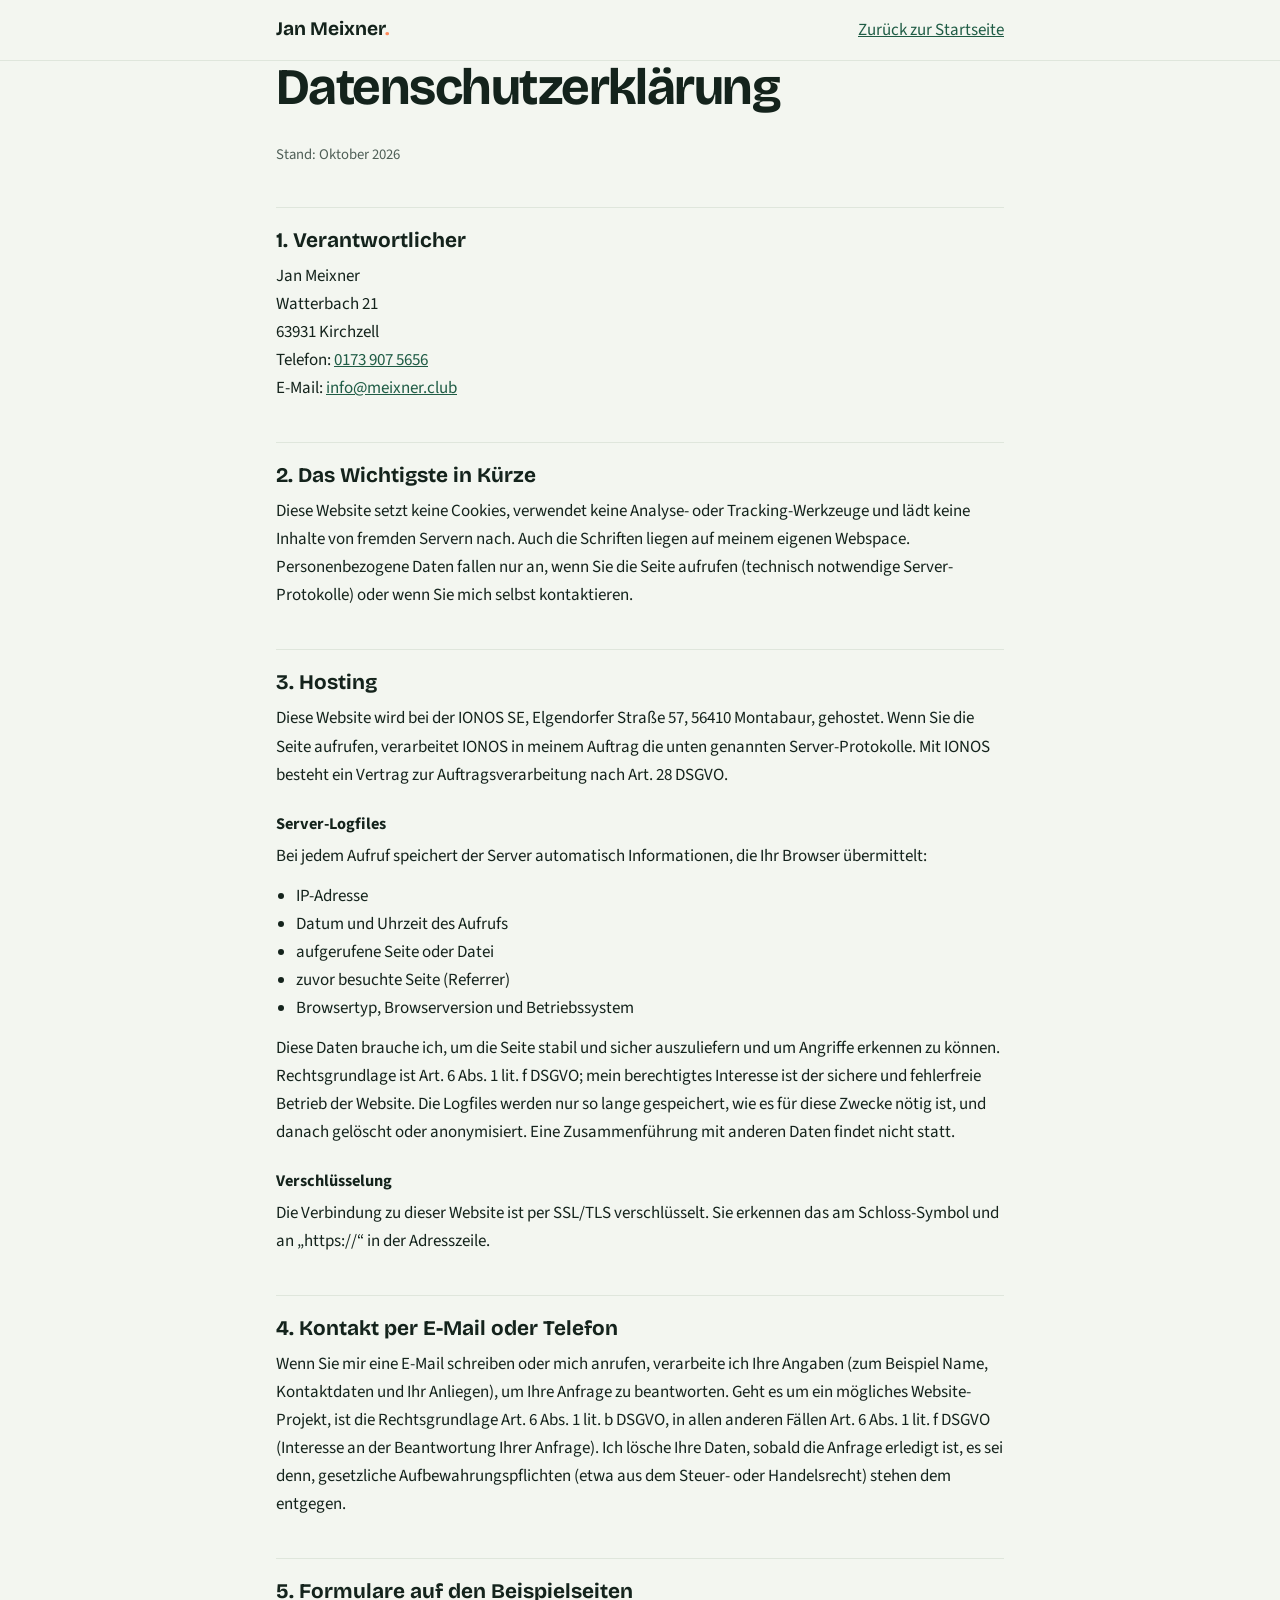
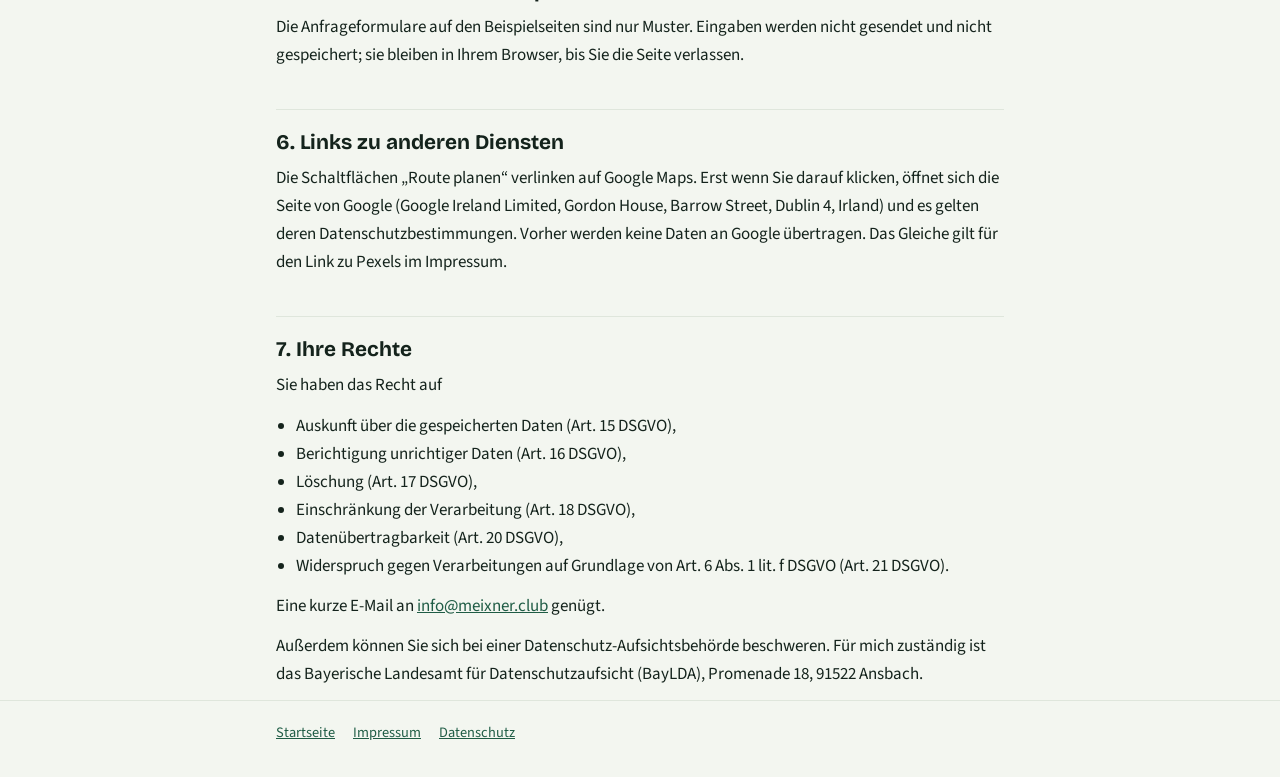
==== datenschutz.html @ 05a72bcc "Neue Website: Über mich, Beispielseiten, Impressum, Datenschutz Schriften lokal, Favicon, Fotos von " ====
<!doctype html>
<html lang="de">
<head>
<meta charset="utf-8">
<meta name="viewport" content="width=device-width, initial-scale=1">
<title>Datenschutzerklärung · Jan Meixner</title>
<meta name="robots" content="noindex">
<link rel="icon" href="favicon.svg" type="image/svg+xml">
<link rel="icon" href="favicon-32.png" sizes="32x32" type="image/png">
<link rel="stylesheet" href="fonts.css">
<style>
:root{--bg:#f3f6f0;--ink:#14231c;--soft:#4f5f57;--green:#1f5c45;--apri:#ff8a5b;--line:#dfe6dc}
@media (prefers-color-scheme:dark){:root:not([data-theme="light"]){--bg:#101813;--ink:#eef3ee;--soft:#a7b5ad;--green:#3f9b76;--line:#2a3a31;color-scheme:dark}}
:root[data-theme="dark"]{--bg:#101813;--ink:#eef3ee;--soft:#a7b5ad;--green:#3f9b76;--line:#2a3a31;color-scheme:dark}
*{box-sizing:border-box}
body{margin:0;background:var(--bg);color:var(--ink);font:17px/1.65 "Source Sans 3",system-ui,sans-serif}
a{color:var(--green)}
.top{border-bottom:1px solid var(--line)}
.in{max-width:760px;margin:0 auto;padding:0 16px}
.top .in{display:flex;justify-content:space-between;align-items:baseline;gap:16px;padding-block:16px;flex-wrap:wrap}
.brand{font:700 1.2rem "Bricolage Grotesque",system-ui,sans-serif;color:var(--ink);text-decoration:none}
.brand span{color:var(--apri)}
main{padding-block:48px 72px}
h1{font:700 clamp(2.2rem,6vw,3.2rem)/1.05 "Bricolage Grotesque",system-ui,sans-serif;letter-spacing:-.03em;margin:0 0 28px}
h2{font:700 1.3rem/1.25 "Bricolage Grotesque",system-ui,sans-serif;margin:40px 0 8px;padding-top:20px;border-top:1px solid var(--line)}
h3{font-size:1.02rem;margin:22px 0 4px}
p,ul{margin:0 0 12px}
ul{padding-left:1.2em}
address{font-style:normal}
.small{color:var(--soft);font-size:.92rem}
footer{border-top:1px solid var(--line);color:var(--soft);font-size:.9rem}
footer .in{padding-block:20px 32px;display:flex;gap:18px;flex-wrap:wrap}
</style>
</head>
<body>
<header class="top"><div class="in"><a class="brand" href="index.html">Jan Meixner<span>.</span></a><a href="index.html">Zurück zur Startseite</a></div></header>
<main class="in">
<h1>Datenschutzerklärung</h1>
<p class="small">Stand: Oktober 2026</p>

<h2>1. Verantwortlicher</h2>
<address>Jan Meixner<br>Watterbach 21<br>63931 Kirchzell<br>Telefon: <a href="tel:+491739075656">0173 907 5656</a><br>E-Mail: <a href="mailto:info@meixner.club">info@meixner.club</a></address>

<h2>2. Das Wichtigste in Kürze</h2>
<p>Diese Website setzt keine Cookies, verwendet keine Analyse- oder Tracking-Werkzeuge und lädt keine Inhalte von fremden Servern nach. Auch die Schriften liegen auf meinem eigenen Webspace. Personenbezogene Daten fallen nur an, wenn Sie die Seite aufrufen (technisch notwendige Server-Protokolle) oder wenn Sie mich selbst kontaktieren.</p>

<h2>3. Hosting</h2>
<p>Diese Website wird bei der IONOS SE, Elgendorfer Straße 57, 56410 Montabaur, gehostet. Wenn Sie die Seite aufrufen, verarbeitet IONOS in meinem Auftrag die unten genannten Server-Protokolle. Mit IONOS besteht ein Vertrag zur Auftragsverarbeitung nach Art. 28 DSGVO.</p>

<h3>Server-Logfiles</h3>
<p>Bei jedem Aufruf speichert der Server automatisch Informationen, die Ihr Browser übermittelt:</p>
<ul>
<li>IP-Adresse</li>
<li>Datum und Uhrzeit des Aufrufs</li>
<li>aufgerufene Seite oder Datei</li>
<li>zuvor besuchte Seite (Referrer)</li>
<li>Browsertyp, Browserversion und Betriebssystem</li>
</ul>
<p>Diese Daten brauche ich, um die Seite stabil und sicher auszuliefern und um Angriffe erkennen zu können. Rechtsgrundlage ist Art. 6 Abs. 1 lit. f DSGVO; mein berechtigtes Interesse ist der sichere und fehlerfreie Betrieb der Website. Die Logfiles werden nur so lange gespeichert, wie es für diese Zwecke nötig ist, und danach gelöscht oder anonymisiert. Eine Zusammenführung mit anderen Daten findet nicht statt.</p>

<h3>Verschlüsselung</h3>
<p>Die Verbindung zu dieser Website ist per SSL/TLS verschlüsselt. Sie erkennen das am Schloss-Symbol und an „https://“ in der Adresszeile.</p>

<h2>4. Kontakt per E-Mail oder Telefon</h2>
<p>Wenn Sie mir eine E-Mail schreiben oder mich anrufen, verarbeite ich Ihre Angaben (zum Beispiel Name, Kontaktdaten und Ihr Anliegen), um Ihre Anfrage zu beantworten. Geht es um ein mögliches Website-Projekt, ist die Rechtsgrundlage Art. 6 Abs. 1 lit. b DSGVO, in allen anderen Fällen Art. 6 Abs. 1 lit. f DSGVO (Interesse an der Beantwortung Ihrer Anfrage). Ich lösche Ihre Daten, sobald die Anfrage erledigt ist, es sei denn, gesetzliche Aufbewahrungspflichten (etwa aus dem Steuer- oder Handelsrecht) stehen dem entgegen.</p>

<h2>5. Formulare auf den Beispielseiten</h2>
<p>Die Anfrageformulare auf den Beispielseiten sind nur Muster. Eingaben werden nicht gesendet und nicht gespeichert; sie bleiben in Ihrem Browser, bis Sie die Seite verlassen.</p>

<h2>6. Links zu anderen Diensten</h2>
<p>Die Schaltflächen „Route planen“ verlinken auf Google Maps. Erst wenn Sie darauf klicken, öffnet sich die Seite von Google (Google Ireland Limited, Gordon House, Barrow Street, Dublin 4, Irland) und es gelten deren Datenschutzbestimmungen. Vorher werden keine Daten an Google übertragen. Das Gleiche gilt für den Link zu Pexels im Impressum.</p>

<h2>7. Ihre Rechte</h2>
<p>Sie haben das Recht auf</p>
<ul>
<li>Auskunft über die gespeicherten Daten (Art. 15 DSGVO),</li>
<li>Berichtigung unrichtiger Daten (Art. 16 DSGVO),</li>
<li>Löschung (Art. 17 DSGVO),</li>
<li>Einschränkung der Verarbeitung (Art. 18 DSGVO),</li>
<li>Datenübertragbarkeit (Art. 20 DSGVO),</li>
<li>Widerspruch gegen Verarbeitungen auf Grundlage von Art. 6 Abs. 1 lit. f DSGVO (Art. 21 DSGVO).</li>
</ul>
<p>Eine kurze E-Mail an <a href="mailto:info@meixner.club">info@meixner.club</a> genügt.</p>
<p>Außerdem können Sie sich bei einer Datenschutz-Aufsichtsbehörde beschweren. Für mich zuständig ist das Bayerische Landesamt für Datenschutzaufsicht (BayLDA), Promenade 18, 91522 Ansbach.</p>

</main>
<footer><div class="in"><a href="index.html">Startseite</a><a href="impressum.html">Impressum</a><a href="datenschutz.html">Datenschutz</a></div></footer>
</body>
</html>
---- fonts.css ----
/* Schriften lokal eingebunden (von Google Fonts heruntergeladen, SIL Open Font License). Kein Abruf bei Google. */
@font-face {
  font-family: 'Alegreya';
  font-style: italic;
  font-weight: 500;
  font-display: swap;
  src: url(fonts/Alegreya-italic-500-latin-ext.woff2) format('woff2');
  unicode-range: U+0100-02BA, U+02BD-02C5, U+02C7-02CC, U+02CE-02D7, U+02DD-02FF, U+0304, U+0308, U+0329, U+1D00-1DBF, U+1E00-1E9F, U+1EF2-1EFF, U+2020, U+20A0-20AB, U+20AD-20C4, U+2113, U+2C60-2C7F, U+A720-A7FF;
}
@font-face {
  font-family: 'Alegreya';
  font-style: italic;
  font-weight: 500;
  font-display: swap;
  src: url(fonts/Alegreya-italic-500-latin.woff2) format('woff2');
  unicode-range: U+0000-00FF, U+0131, U+0152-0153, U+02BB-02BC, U+02C6, U+02DA, U+02DC, U+0304, U+0308, U+0329, U+2000-206F, U+20AC, U+2122, U+2191, U+2193, U+2212, U+2215, U+FEFF, U+FFFD;
}
@font-face {
  font-family: 'Alegreya';
  font-style: normal;
  font-weight: 500;
  font-display: swap;
  src: url(fonts/Alegreya-normal-500-latin-ext.woff2) format('woff2');
  unicode-range: U+0100-02BA, U+02BD-02C5, U+02C7-02CC, U+02CE-02D7, U+02DD-02FF, U+0304, U+0308, U+0329, U+1D00-1DBF, U+1E00-1E9F, U+1EF2-1EFF, U+2020, U+20A0-20AB, U+20AD-20C4, U+2113, U+2C60-2C7F, U+A720-A7FF;
}
@font-face {
  font-family: 'Alegreya';
  font-style: normal;
  font-weight: 500;
  font-display: swap;
  src: url(fonts/Alegreya-normal-500-latin.woff2) format('woff2');
  unicode-range: U+0000-00FF, U+0131, U+0152-0153, U+02BB-02BC, U+02C6, U+02DA, U+02DC, U+0304, U+0308, U+0329, U+2000-206F, U+20AC, U+2122, U+2191, U+2193, U+2212, U+2215, U+FEFF, U+FFFD;
}
@font-face {
  font-family: 'Alegreya';
  font-style: normal;
  font-weight: 700;
  font-display: swap;
  src: url(fonts/Alegreya-normal-700-latin-ext.woff2) format('woff2');
  unicode-range: U+0100-02BA, U+02BD-02C5, U+02C7-02CC, U+02CE-02D7, U+02DD-02FF, U+0304, U+0308, U+0329, U+1D00-1DBF, U+1E00-1E9F, U+1EF2-1EFF, U+2020, U+20A0-20AB, U+20AD-20C4, U+2113, U+2C60-2C7F, U+A720-A7FF;
}
@font-face {
  font-family: 'Alegreya';
  font-style: normal;
  font-weight: 700;
  font-display: swap;
  src: url(fonts/Alegreya-normal-700-latin.woff2) format('woff2');
  unicode-range: U+0000-00FF, U+0131, U+0152-0153, U+02BB-02BC, U+02C6, U+02DA, U+02DC, U+0304, U+0308, U+0329, U+2000-206F, U+20AC, U+2122, U+2191, U+2193, U+2212, U+2215, U+FEFF, U+FFFD;
}
@font-face {
  font-family: 'Alegreya SC';
  font-style: normal;
  font-weight: 500;
  font-display: swap;
  src: url(fonts/AlegreyaSC-normal-500-latin-ext.woff2) format('woff2');
  unicode-range: U+0100-02BA, U+02BD-02C5, U+02C7-02CC, U+02CE-02D7, U+02DD-02FF, U+0304, U+0308, U+0329, U+1D00-1DBF, U+1E00-1E9F, U+1EF2-1EFF, U+2020, U+20A0-20AB, U+20AD-20C4, U+2113, U+2C60-2C7F, U+A720-A7FF;
}
@font-face {
  font-family: 'Alegreya SC';
  font-style: normal;
  font-weight: 500;
  font-display: swap;
  src: url(fonts/AlegreyaSC-normal-500-latin.woff2) format('woff2');
  unicode-range: U+0000-00FF, U+0131, U+0152-0153, U+02BB-02BC, U+02C6, U+02DA, U+02DC, U+0304, U+0308, U+0329, U+2000-206F, U+20AC, U+2122, U+2191, U+2193, U+2212, U+2215, U+FEFF, U+FFFD;
}
@font-face {
  font-family: 'Archivo';
  font-style: normal;
  font-weight: 400;
  font-stretch: 100%;
  font-display: swap;
  src: url(fonts/Archivo-normal-400-latin-ext.woff2) format('woff2');
  unicode-range: U+0100-02BA, U+02BD-02C5, U+02C7-02CC, U+02CE-02D7, U+02DD-02FF, U+0304, U+0308, U+0329, U+1D00-1DBF, U+1E00-1E9F, U+1EF2-1EFF, U+2020, U+20A0-20AB, U+20AD-20C4, U+2113, U+2C60-2C7F, U+A720-A7FF;
}
@font-face {
  font-family: 'Archivo';
  font-style: normal;
  font-weight: 400;
  font-stretch: 100%;
  font-display: swap;
  src: url(fonts/Archivo-normal-400-latin.woff2) format('woff2');
  unicode-range: U+0000-00FF, U+0131, U+0152-0153, U+02BB-02BC, U+02C6, U+02DA, U+02DC, U+0304, U+0308, U+0329, U+2000-206F, U+20AC, U+2122, U+2191, U+2193, U+2212, U+2215, U+FEFF, U+FFFD;
}
@font-face {
  font-family: 'Archivo';
  font-style: normal;
  font-weight: 600;
  font-stretch: 100%;
  font-display: swap;
  src: url(fonts/Archivo-normal-600-latin-ext.woff2) format('woff2');
  unicode-range: U+0100-02BA, U+02BD-02C5, U+02C7-02CC, U+02CE-02D7, U+02DD-02FF, U+0304, U+0308, U+0329, U+1D00-1DBF, U+1E00-1E9F, U+1EF2-1EFF, U+2020, U+20A0-20AB, U+20AD-20C4, U+2113, U+2C60-2C7F, U+A720-A7FF;
}
@font-face {
  font-family: 'Archivo';
  font-style: normal;
  font-weight: 600;
  font-stretch: 100%;
  font-display: swap;
  src: url(fonts/Archivo-normal-600-latin.woff2) format('woff2');
  unicode-range: U+0000-00FF, U+0131, U+0152-0153, U+02BB-02BC, U+02C6, U+02DA, U+02DC, U+0304, U+0308, U+0329, U+2000-206F, U+20AC, U+2122, U+2191, U+2193, U+2212, U+2215, U+FEFF, U+FFFD;
}
@font-face {
  font-family: 'Archivo';
  font-style: normal;
  font-weight: 800;
  font-stretch: 100%;
  font-display: swap;
  src: url(fonts/Archivo-normal-800-latin-ext.woff2) format('woff2');
  unicode-range: U+0100-02BA, U+02BD-02C5, U+02C7-02CC, U+02CE-02D7, U+02DD-02FF, U+0304, U+0308, U+0329, U+1D00-1DBF, U+1E00-1E9F, U+1EF2-1EFF, U+2020, U+20A0-20AB, U+20AD-20C4, U+2113, U+2C60-2C7F, U+A720-A7FF;
}
@font-face {
  font-family: 'Archivo';
  font-style: normal;
  font-weight: 800;
  font-stretch: 100%;
  font-display: swap;
  src: url(fonts/Archivo-normal-800-latin.woff2) format('woff2');
  unicode-range: U+0000-00FF, U+0131, U+0152-0153, U+02BB-02BC, U+02C6, U+02DA, U+02DC, U+0304, U+0308, U+0329, U+2000-206F, U+20AC, U+2122, U+2191, U+2193, U+2212, U+2215, U+FEFF, U+FFFD;
}
@font-face {
  font-family: 'Archivo Narrow';
  font-style: normal;
  font-weight: 600;
  font-display: swap;
  src: url(fonts/ArchivoNarrow-normal-600-latin-ext.woff2) format('woff2');
  unicode-range: U+0100-02BA, U+02BD-02C5, U+02C7-02CC, U+02CE-02D7, U+02DD-02FF, U+0304, U+0308, U+0329, U+1D00-1DBF, U+1E00-1E9F, U+1EF2-1EFF, U+2020, U+20A0-20AB, U+20AD-20C4, U+2113, U+2C60-2C7F, U+A720-A7FF;
}
@font-face {
  font-family: 'Archivo Narrow';
  font-style: normal;
  font-weight: 600;
  font-display: swap;
  src: url(fonts/ArchivoNarrow-normal-600-latin.woff2) format('woff2');
  unicode-range: U+0000-00FF, U+0131, U+0152-0153, U+02BB-02BC, U+02C6, U+02DA, U+02DC, U+0304, U+0308, U+0329, U+2000-206F, U+20AC, U+2122, U+2191, U+2193, U+2212, U+2215, U+FEFF, U+FFFD;
}
@font-face {
  font-family: 'Bricolage Grotesque';
  font-style: normal;
  font-weight: 500;
  font-stretch: 100%;
  font-display: swap;
  src: url(fonts/BricolageGrotesque-normal-500-latin-ext.woff2) format('woff2');
  unicode-range: U+0100-02BA, U+02BD-02C5, U+02C7-02CC, U+02CE-02D7, U+02DD-02FF, U+0304, U+0308, U+0329, U+1D00-1DBF, U+1E00-1E9F, U+1EF2-1EFF, U+2020, U+20A0-20AB, U+20AD-20C4, U+2113, U+2C60-2C7F, U+A720-A7FF;
}
@font-face {
  font-family: 'Bricolage Grotesque';
  font-style: normal;
  font-weight: 500;
  font-stretch: 100%;
  font-display: swap;
  src: url(fonts/BricolageGrotesque-normal-500-latin.woff2) format('woff2');
  unicode-range: U+0000-00FF, U+0131, U+0152-0153, U+02BB-02BC, U+02C6, U+02DA, U+02DC, U+0304, U+0308, U+0329, U+2000-206F, U+20AC, U+2122, U+2191, U+2193, U+2212, U+2215, U+FEFF, U+FFFD;
}
@font-face {
  font-family: 'Bricolage Grotesque';
  font-style: normal;
  font-weight: 700;
  font-stretch: 100%;
  font-display: swap;
  src: url(fonts/BricolageGrotesque-normal-700-latin-ext.woff2) format('woff2');
  unicode-range: U+0100-02BA, U+02BD-02C5, U+02C7-02CC, U+02CE-02D7, U+02DD-02FF, U+0304, U+0308, U+0329, U+1D00-1DBF, U+1E00-1E9F, U+1EF2-1EFF, U+2020, U+20A0-20AB, U+20AD-20C4, U+2113, U+2C60-2C7F, U+A720-A7FF;
}
@font-face {
  font-family: 'Bricolage Grotesque';
  font-style: normal;
  font-weight: 700;
  font-stretch: 100%;
  font-display: swap;
  src: url(fonts/BricolageGrotesque-normal-700-latin.woff2) format('woff2');
  unicode-range: U+0000-00FF, U+0131, U+0152-0153, U+02BB-02BC, U+02C6, U+02DA, U+02DC, U+0304, U+0308, U+0329, U+2000-206F, U+20AC, U+2122, U+2191, U+2193, U+2212, U+2215, U+FEFF, U+FFFD;
}
@font-face {
  font-family: 'DM Serif Display';
  font-style: italic;
  font-weight: 400;
  font-display: swap;
  src: url(fonts/DMSerifDisplay-italic-400-latin-ext.woff2) format('woff2');
  unicode-range: U+0100-02BA, U+02BD-02C5, U+02C7-02CC, U+02CE-02D7, U+02DD-02FF, U+0304, U+0308, U+0329, U+1D00-1DBF, U+1E00-1E9F, U+1EF2-1EFF, U+2020, U+20A0-20AB, U+20AD-20C4, U+2113, U+2C60-2C7F, U+A720-A7FF;
}
@font-face {
  font-family: 'DM Serif Display';
  font-style: italic;
  font-weight: 400;
  font-display: swap;
  src: url(fonts/DMSerifDisplay-italic-400-latin.woff2) format('woff2');
  unicode-range: U+0000-00FF, U+0131, U+0152-0153, U+02BB-02BC, U+02C6, U+02DA, U+02DC, U+0304, U+0308, U+0329, U+2000-206F, U+20AC, U+2122, U+2191, U+2193, U+2212, U+2215, U+FEFF, U+FFFD;
}
@font-face {
  font-family: 'DM Serif Display';
  font-style: normal;
  font-weight: 400;
  font-display: swap;
  src: url(fonts/DMSerifDisplay-normal-400-latin-ext.woff2) format('woff2');
  unicode-range: U+0100-02BA, U+02BD-02C5, U+02C7-02CC, U+02CE-02D7, U+02DD-02FF, U+0304, U+0308, U+0329, U+1D00-1DBF, U+1E00-1E9F, U+1EF2-1EFF, U+2020, U+20A0-20AB, U+20AD-20C4, U+2113, U+2C60-2C7F, U+A720-A7FF;
}
@font-face {
  font-family: 'DM Serif Display';
  font-style: normal;
  font-weight: 400;
  font-display: swap;
  src: url(fonts/DMSerifDisplay-normal-400-latin.woff2) format('woff2');
  unicode-range: U+0000-00FF, U+0131, U+0152-0153, U+02BB-02BC, U+02C6, U+02DA, U+02DC, U+0304, U+0308, U+0329, U+2000-206F, U+20AC, U+2122, U+2191, U+2193, U+2212, U+2215, U+FEFF, U+FFFD;
}
@font-face {
  font-family: 'Karla';
  font-style: normal;
  font-weight: 400;
  font-display: swap;
  src: url(fonts/Karla-normal-400-latin-ext.woff2) format('woff2');
  unicode-range: U+0100-02BA, U+02BD-02C5, U+02C7-02CC, U+02CE-02D7, U+02DD-02FF, U+0304, U+0308, U+0329, U+1D00-1DBF, U+1E00-1E9F, U+1EF2-1EFF, U+2020, U+20A0-20AB, U+20AD-20C4, U+2113, U+2C60-2C7F, U+A720-A7FF;
}
@font-face {
  font-family: 'Karla';
  font-style: normal;
  font-weight: 400;
  font-display: swap;
  src: url(fonts/Karla-normal-400-latin.woff2) format('woff2');
  unicode-range: U+0000-00FF, U+0131, U+0152-0153, U+02BB-02BC, U+02C6, U+02DA, U+02DC, U+0304, U+0308, U+0329, U+2000-206F, U+20AC, U+2122, U+2191, U+2193, U+2212, U+2215, U+FEFF, U+FFFD;
}
@font-face {
  font-family: 'Karla';
  font-style: normal;
  font-weight: 600;
  font-display: swap;
  src: url(fonts/Karla-normal-600-latin-ext.woff2) format('woff2');
  unicode-range: U+0100-02BA, U+02BD-02C5, U+02C7-02CC, U+02CE-02D7, U+02DD-02FF, U+0304, U+0308, U+0329, U+1D00-1DBF, U+1E00-1E9F, U+1EF2-1EFF, U+2020, U+20A0-20AB, U+20AD-20C4, U+2113, U+2C60-2C7F, U+A720-A7FF;
}
@font-face {
  font-family: 'Karla';
  font-style: normal;
  font-weight: 600;
  font-display: swap;
  src: url(fonts/Karla-normal-600-latin.woff2) format('woff2');
  unicode-range: U+0000-00FF, U+0131, U+0152-0153, U+02BB-02BC, U+02C6, U+02DA, U+02DC, U+0304, U+0308, U+0329, U+2000-206F, U+20AC, U+2122, U+2191, U+2193, U+2212, U+2215, U+FEFF, U+FFFD;
}
@font-face {
  font-family: 'Karla';
  font-style: normal;
  font-weight: 700;
  font-display: swap;
  src: url(fonts/Karla-normal-700-latin-ext.woff2) format('woff2');
  unicode-range: U+0100-02BA, U+02BD-02C5, U+02C7-02CC, U+02CE-02D7, U+02DD-02FF, U+0304, U+0308, U+0329, U+1D00-1DBF, U+1E00-1E9F, U+1EF2-1EFF, U+2020, U+20A0-20AB, U+20AD-20C4, U+2113, U+2C60-2C7F, U+A720-A7FF;
}
@font-face {
  font-family: 'Karla';
  font-style: normal;
  font-weight: 700;
  font-display: swap;
  src: url(fonts/Karla-normal-700-latin.woff2) format('woff2');
  unicode-range: U+0000-00FF, U+0131, U+0152-0153, U+02BB-02BC, U+02C6, U+02DA, U+02DC, U+0304, U+0308, U+0329, U+2000-206F, U+20AC, U+2122, U+2191, U+2193, U+2212, U+2215, U+FEFF, U+FFFD;
}
@font-face {
  font-family: 'Nunito';
  font-style: normal;
  font-weight: 400;
  font-display: swap;
  src: url(fonts/Nunito-normal-400-latin-ext.woff2) format('woff2');
  unicode-range: U+0100-02BA, U+02BD-02C5, U+02C7-02CC, U+02CE-02D7, U+02DD-02FF, U+0304, U+0308, U+0329, U+1D00-1DBF, U+1E00-1E9F, U+1EF2-1EFF, U+2020, U+20A0-20AB, U+20AD-20C4, U+2113, U+2C60-2C7F, U+A720-A7FF;
}
@font-face {
  font-family: 'Nunito';
  font-style: normal;
  font-weight: 400;
  font-display: swap;
  src: url(fonts/Nunito-normal-400-latin.woff2) format('woff2');
  unicode-range: U+0000-00FF, U+0131, U+0152-0153, U+02BB-02BC, U+02C6, U+02DA, U+02DC, U+0304, U+0308, U+0329, U+2000-206F, U+20AC, U+2122, U+2191, U+2193, U+2212, U+2215, U+FEFF, U+FFFD;
}
@font-face {
  font-family: 'Nunito';
  font-style: normal;
  font-weight: 700;
  font-display: swap;
  src: url(fonts/Nunito-normal-700-latin-ext.woff2) format('woff2');
  unicode-range: U+0100-02BA, U+02BD-02C5, U+02C7-02CC, U+02CE-02D7, U+02DD-02FF, U+0304, U+0308, U+0329, U+1D00-1DBF, U+1E00-1E9F, U+1EF2-1EFF, U+2020, U+20A0-20AB, U+20AD-20C4, U+2113, U+2C60-2C7F, U+A720-A7FF;
}
@font-face {
  font-family: 'Nunito';
  font-style: normal;
  font-weight: 700;
  font-display: swap;
  src: url(fonts/Nunito-normal-700-latin.woff2) format('woff2');
  unicode-range: U+0000-00FF, U+0131, U+0152-0153, U+02BB-02BC, U+02C6, U+02DA, U+02DC, U+0304, U+0308, U+0329, U+2000-206F, U+20AC, U+2122, U+2191, U+2193, U+2212, U+2215, U+FEFF, U+FFFD;
}
@font-face {
  font-family: 'Nunito';
  font-style: normal;
  font-weight: 800;
  font-display: swap;
  src: url(fonts/Nunito-normal-800-latin-ext.woff2) format('woff2');
  unicode-range: U+0100-02BA, U+02BD-02C5, U+02C7-02CC, U+02CE-02D7, U+02DD-02FF, U+0304, U+0308, U+0329, U+1D00-1DBF, U+1E00-1E9F, U+1EF2-1EFF, U+2020, U+20A0-20AB, U+20AD-20C4, U+2113, U+2C60-2C7F, U+A720-A7FF;
}
@font-face {
  font-family: 'Nunito';
  font-style: normal;
  font-weight: 800;
  font-display: swap;
  src: url(fonts/Nunito-normal-800-latin.woff2) format('woff2');
  unicode-range: U+0000-00FF, U+0131, U+0152-0153, U+02BB-02BC, U+02C6, U+02DA, U+02DC, U+0304, U+0308, U+0329, U+2000-206F, U+20AC, U+2122, U+2191, U+2193, U+2212, U+2215, U+FEFF, U+FFFD;
}
@font-face {
  font-family: 'Source Sans 3';
  font-style: normal;
  font-weight: 400;
  font-display: swap;
  src: url(fonts/SourceSans3-normal-400-latin-ext.woff2) format('woff2');
  unicode-range: U+0100-02BA, U+02BD-02C5, U+02C7-02CC, U+02CE-02D7, U+02DD-02FF, U+0304, U+0308, U+0329, U+1D00-1DBF, U+1E00-1E9F, U+1EF2-1EFF, U+2020, U+20A0-20AB, U+20AD-20C4, U+2113, U+2C60-2C7F, U+A720-A7FF;
}
@font-face {
  font-family: 'Source Sans 3';
  font-style: normal;
  font-weight: 400;
  font-display: swap;
  src: url(fonts/SourceSans3-normal-400-latin.woff2) format('woff2');
  unicode-range: U+0000-00FF, U+0131, U+0152-0153, U+02BB-02BC, U+02C6, U+02DA, U+02DC, U+0304, U+0308, U+0329, U+2000-206F, U+20AC, U+2122, U+2191, U+2193, U+2212, U+2215, U+FEFF, U+FFFD;
}
@font-face {
  font-family: 'Source Sans 3';
  font-style: normal;
  font-weight: 600;
  font-display: swap;
  src: url(fonts/SourceSans3-normal-600-latin-ext.woff2) format('woff2');
  unicode-range: U+0100-02BA, U+02BD-02C5, U+02C7-02CC, U+02CE-02D7, U+02DD-02FF, U+0304, U+0308, U+0329, U+1D00-1DBF, U+1E00-1E9F, U+1EF2-1EFF, U+2020, U+20A0-20AB, U+20AD-20C4, U+2113, U+2C60-2C7F, U+A720-A7FF;
}
@font-face {
  font-family: 'Source Sans 3';
  font-style: normal;
  font-weight: 600;
  font-display: swap;
  src: url(fonts/SourceSans3-normal-600-latin.woff2) format('woff2');
  unicode-range: U+0000-00FF, U+0131, U+0152-0153, U+02BB-02BC, U+02C6, U+02DA, U+02DC, U+0304, U+0308, U+0329, U+2000-206F, U+20AC, U+2122, U+2191, U+2193, U+2212, U+2215, U+FEFF, U+FFFD;
}
@font-face {
  font-family: 'Source Sans 3';
  font-style: normal;
  font-weight: 700;
  font-display: swap;
  src: url(fonts/SourceSans3-normal-700-latin-ext.woff2) format('woff2');
  unicode-range: U+0100-02BA, U+02BD-02C5, U+02C7-02CC, U+02CE-02D7, U+02DD-02FF, U+0304, U+0308, U+0329, U+1D00-1DBF, U+1E00-1E9F, U+1EF2-1EFF, U+2020, U+20A0-20AB, U+20AD-20C4, U+2113, U+2C60-2C7F, U+A720-A7FF;
}
@font-face {
  font-family: 'Source Sans 3';
  font-style: normal;
  font-weight: 700;
  font-display: swap;
  src: url(fonts/SourceSans3-normal-700-latin.woff2) format('woff2');
  unicode-range: U+0000-00FF, U+0131, U+0152-0153, U+02BB-02BC, U+02C6, U+02DA, U+02DC, U+0304, U+0308, U+0329, U+2000-206F, U+20AC, U+2122, U+2191, U+2193, U+2212, U+2215, U+FEFF, U+FFFD;
}
@font-face {
  font-family: 'Syne';
  font-style: normal;
  font-weight: 600;
  font-display: swap;
  src: url(fonts/Syne-normal-600-latin-ext.woff2) format('woff2');
  unicode-range: U+0100-02BA, U+02BD-02C5, U+02C7-02CC, U+02CE-02D7, U+02DD-02FF, U+0304, U+0308, U+0329, U+1D00-1DBF, U+1E00-1E9F, U+1EF2-1EFF, U+2020, U+20A0-20AB, U+20AD-20C4, U+2113, U+2C60-2C7F, U+A720-A7FF;
}
@font-face {
  font-family: 'Syne';
  font-style: normal;
  font-weight: 600;
  font-display: swap;
  src: url(fonts/Syne-normal-600-latin.woff2) format('woff2');
  unicode-range: U+0000-00FF, U+0131, U+0152-0153, U+02BB-02BC, U+02C6, U+02DA, U+02DC, U+0304, U+0308, U+0329, U+2000-206F, U+20AC, U+2122, U+2191, U+2193, U+2212, U+2215, U+FEFF, U+FFFD;
}
@font-face {
  font-family: 'Syne';
  font-style: normal;
  font-weight: 800;
  font-display: swap;
  src: url(fonts/Syne-normal-800-latin-ext.woff2) format('woff2');
  unicode-range: U+0100-02BA, U+02BD-02C5, U+02C7-02CC, U+02CE-02D7, U+02DD-02FF, U+0304, U+0308, U+0329, U+1D00-1DBF, U+1E00-1E9F, U+1EF2-1EFF, U+2020, U+20A0-20AB, U+20AD-20C4, U+2113, U+2C60-2C7F, U+A720-A7FF;
}
@font-face {
  font-family: 'Syne';
  font-style: normal;
  font-weight: 800;
  font-display: swap;
  src: url(fonts/Syne-normal-800-latin.woff2) format('woff2');
  unicode-range: U+0000-00FF, U+0131, U+0152-0153, U+02BB-02BC, U+02C6, U+02DA, U+02DC, U+0304, U+0308, U+0329, U+2000-206F, U+20AC, U+2122, U+2191, U+2193, U+2212, U+2215, U+FEFF, U+FFFD;
}
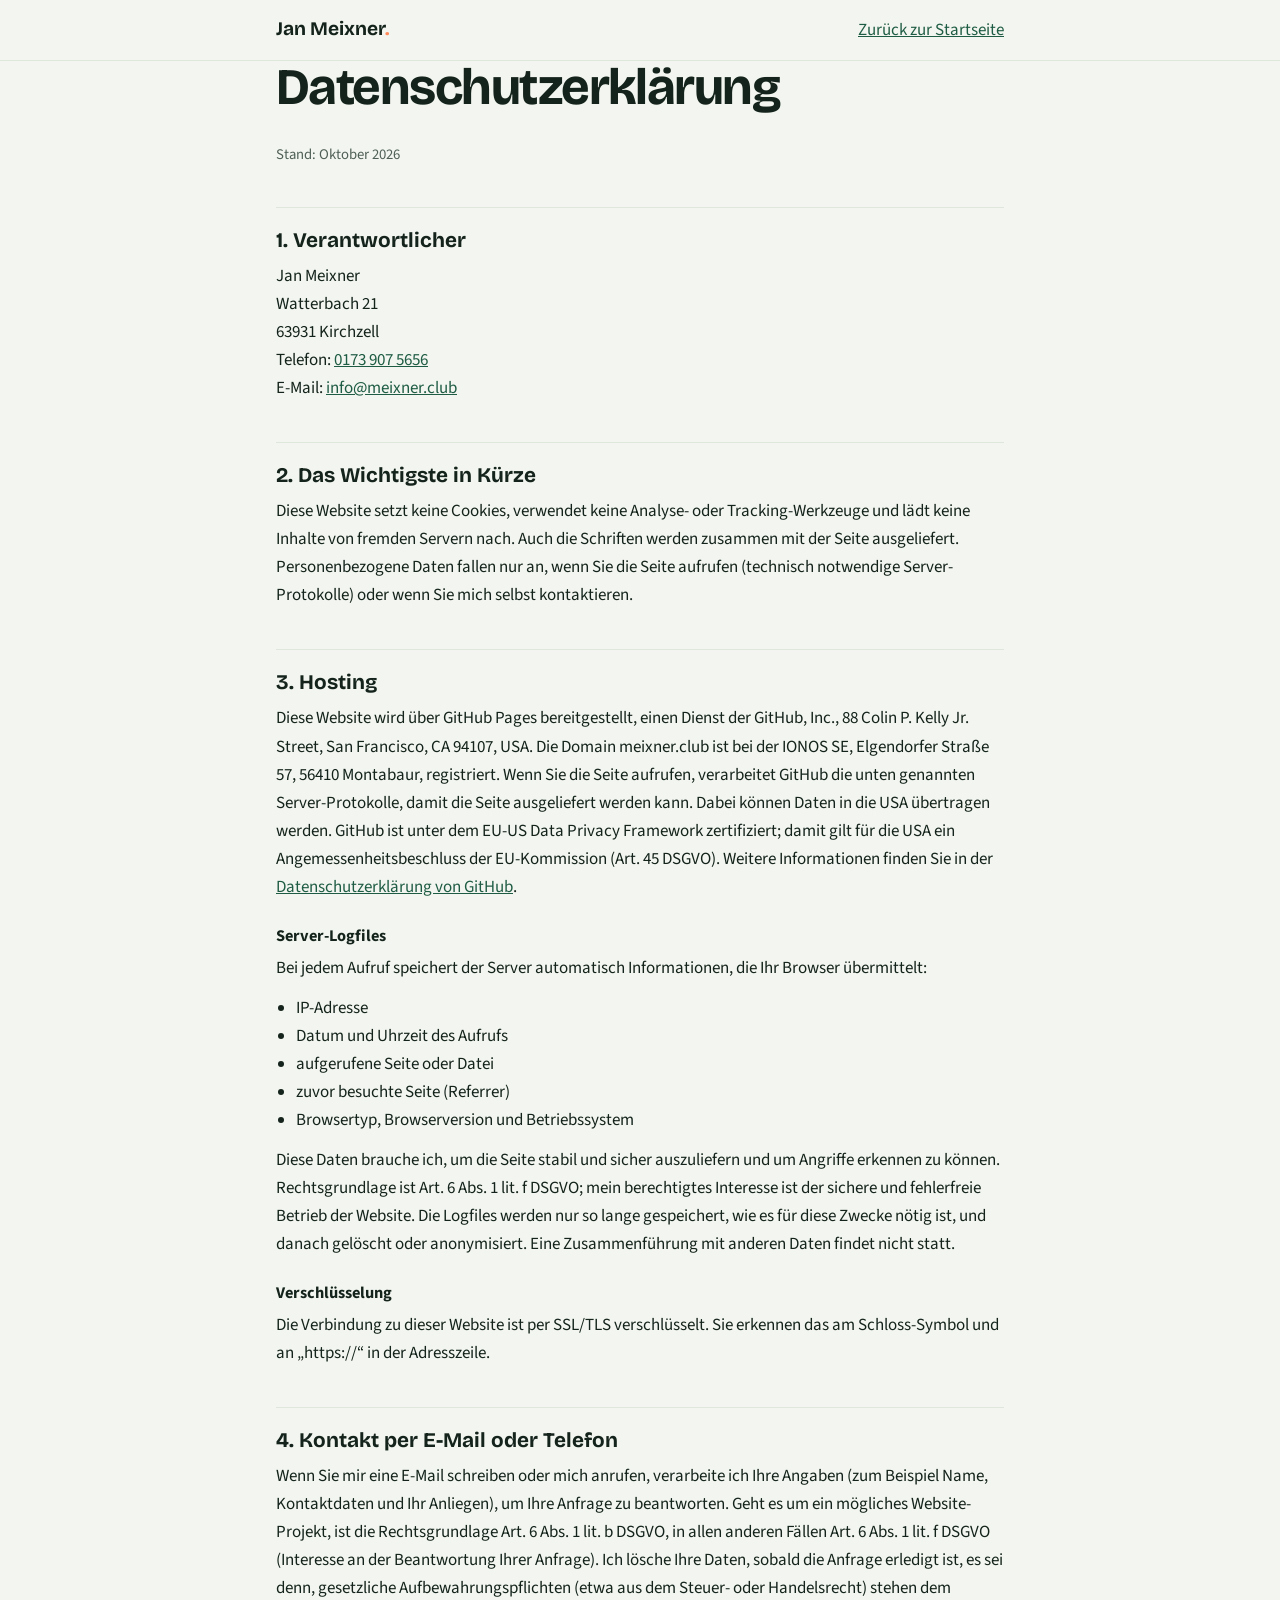
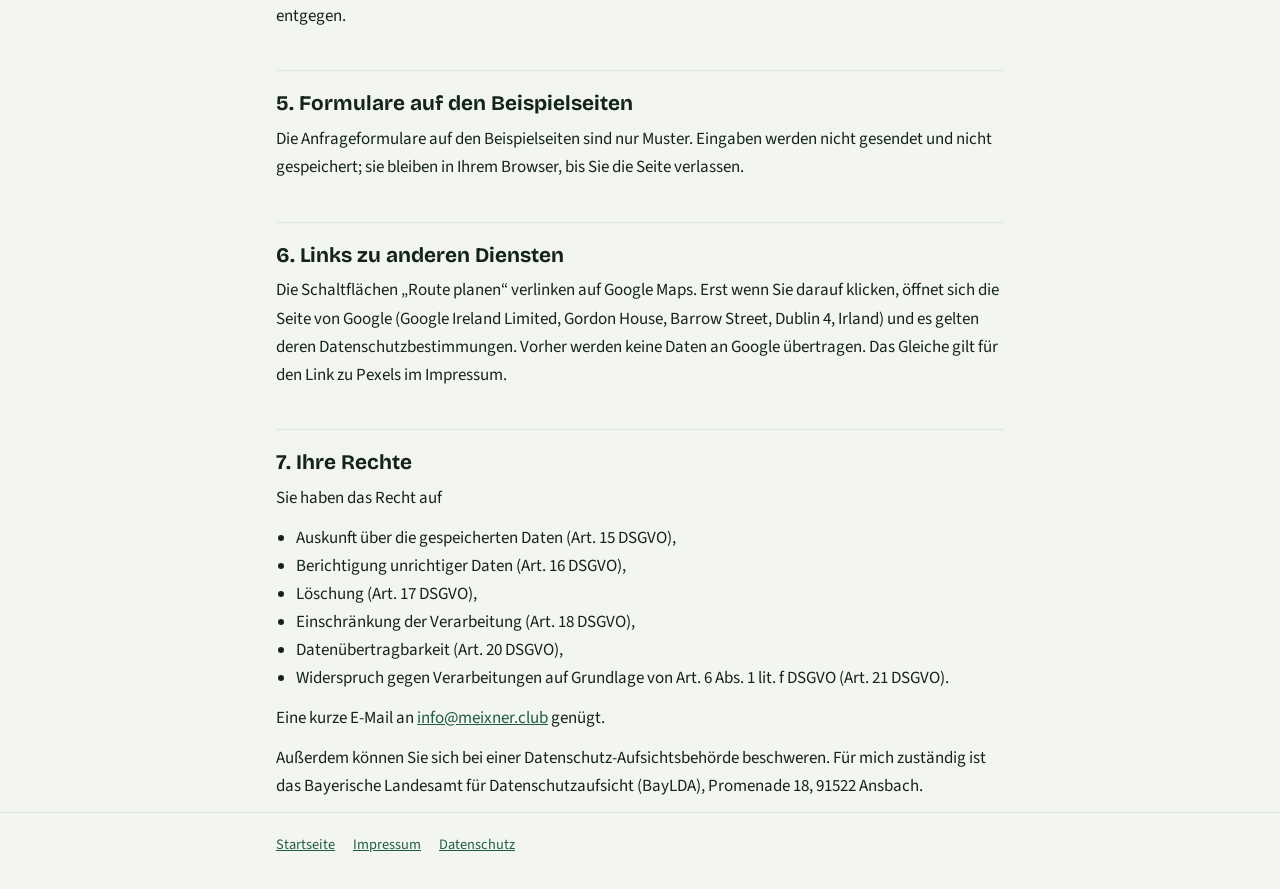
==== commit 35d23d5d: "Datenschutz: Hosting über GitHub Pages statt IONOS-Webspace Co-Authored-By: Claude Opus 5.5 (1M cont" ====
--- a/datenschutz.html
+++ b/datenschutz.html
@@ -42,10 +42,10 @@
 <address>Jan Meixner<br>Watterbach 21<br>63931 Kirchzell<br>Telefon: <a href="tel:+491739075656">0173 907 5656</a><br>E-Mail: <a href="mailto:info@meixner.club">info@meixner.club</a></address>
 
 <h2>2. Das Wichtigste in Kürze</h2>
-<p>Diese Website setzt keine Cookies, verwendet keine Analyse- oder Tracking-Werkzeuge und lädt keine Inhalte von fremden Servern nach. Auch die Schriften liegen auf meinem eigenen Webspace. Personenbezogene Daten fallen nur an, wenn Sie die Seite aufrufen (technisch notwendige Server-Protokolle) oder wenn Sie mich selbst kontaktieren.</p>
+<p>Diese Website setzt keine Cookies, verwendet keine Analyse- oder Tracking-Werkzeuge und lädt keine Inhalte von fremden Servern nach. Auch die Schriften werden zusammen mit der Seite ausgeliefert. Personenbezogene Daten fallen nur an, wenn Sie die Seite aufrufen (technisch notwendige Server-Protokolle) oder wenn Sie mich selbst kontaktieren.</p>
 
 <h2>3. Hosting</h2>
-<p>Diese Website wird bei der IONOS SE, Elgendorfer Straße 57, 56410 Montabaur, gehostet. Wenn Sie die Seite aufrufen, verarbeitet IONOS in meinem Auftrag die unten genannten Server-Protokolle. Mit IONOS besteht ein Vertrag zur Auftragsverarbeitung nach Art. 28 DSGVO.</p>
+<p>Diese Website wird über GitHub Pages bereitgestellt, einen Dienst der GitHub, Inc., 88 Colin P. Kelly Jr. Street, San Francisco, CA 94107, USA. Die Domain meixner.club ist bei der IONOS SE, Elgendorfer Straße 57, 56410 Montabaur, registriert. Wenn Sie die Seite aufrufen, verarbeitet GitHub die unten genannten Server-Protokolle, damit die Seite ausgeliefert werden kann. Dabei können Daten in die USA übertragen werden. GitHub ist unter dem EU-US Data Privacy Framework zertifiziert; damit gilt für die USA ein Angemessenheitsbeschluss der EU-Kommission (Art. 45 DSGVO). Weitere Informationen finden Sie in der <a href="https://docs.github.com/de/site-policy/privacy-policies/github-general-privacy-statement">Datenschutzerklärung von GitHub</a>.</p>
 
 <h3>Server-Logfiles</h3>
 <p>Bei jedem Aufruf speichert der Server automatisch Informationen, die Ihr Browser übermittelt:</p>
